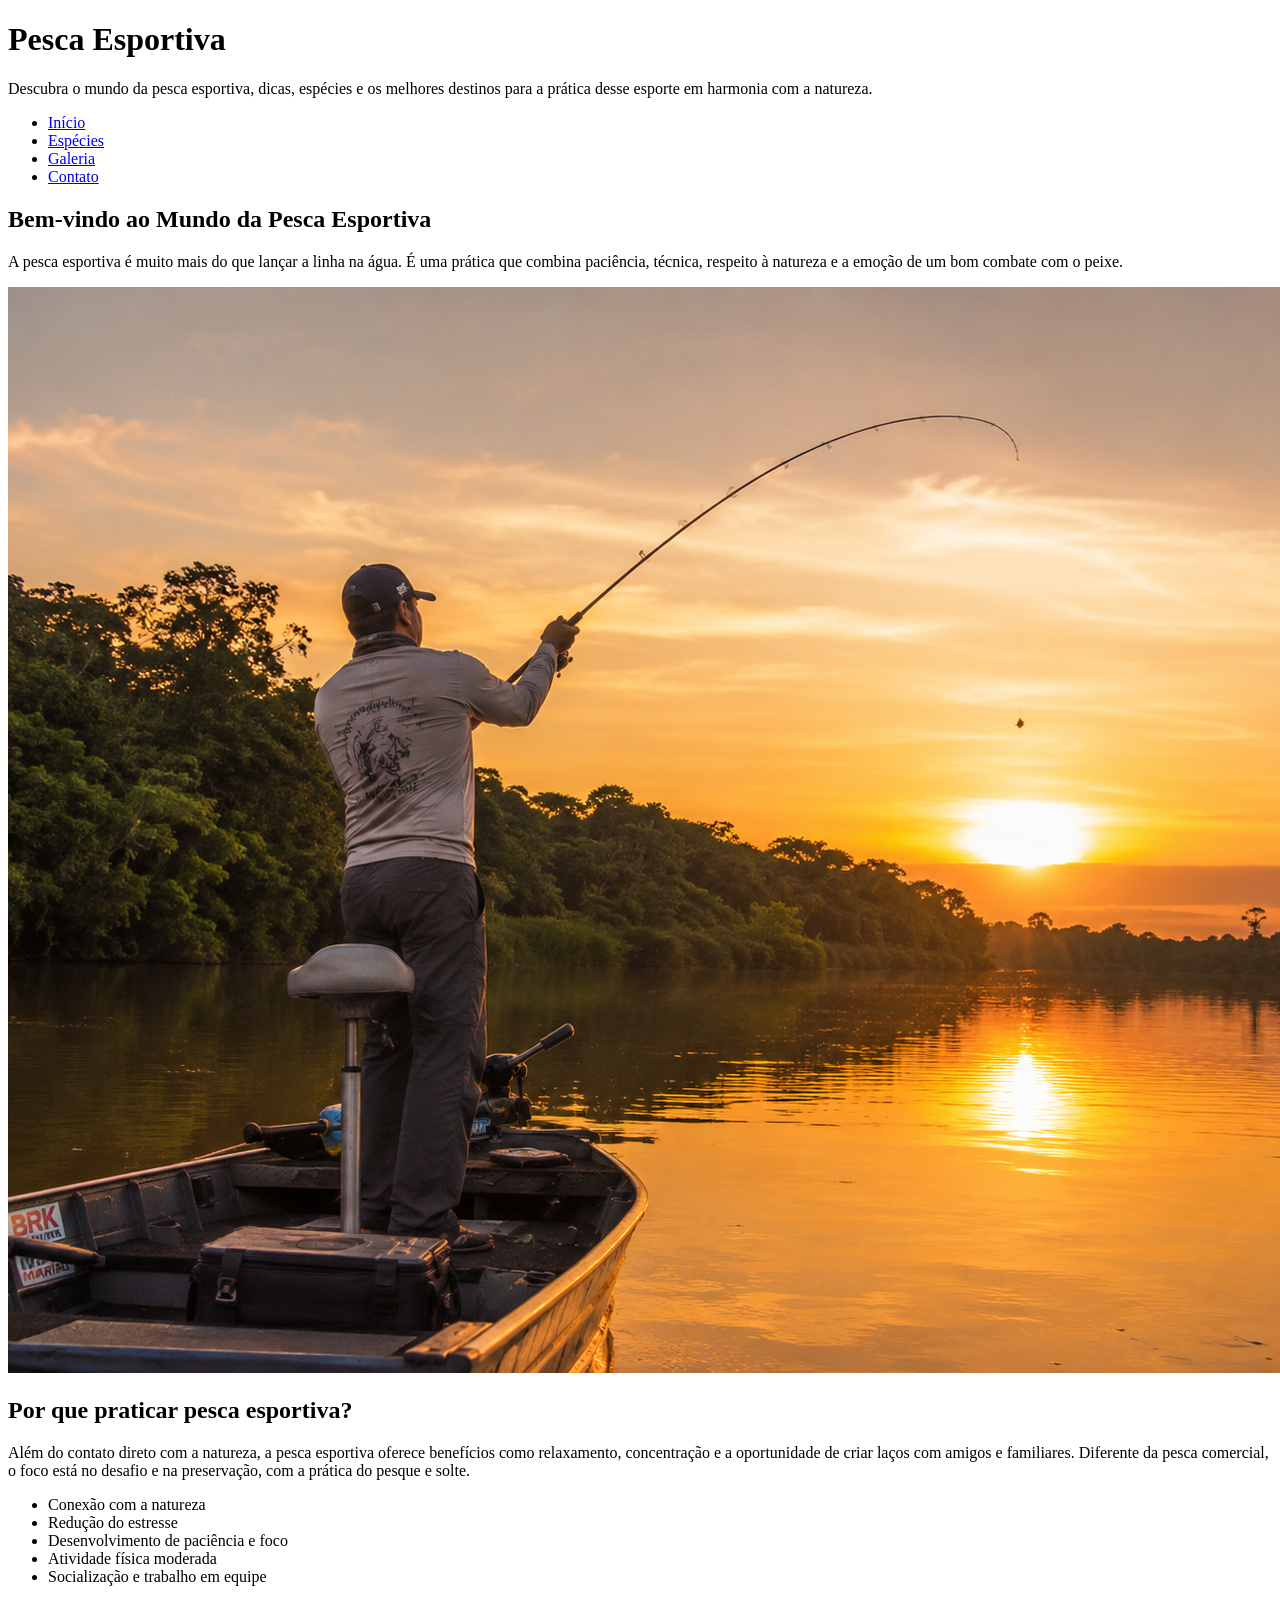
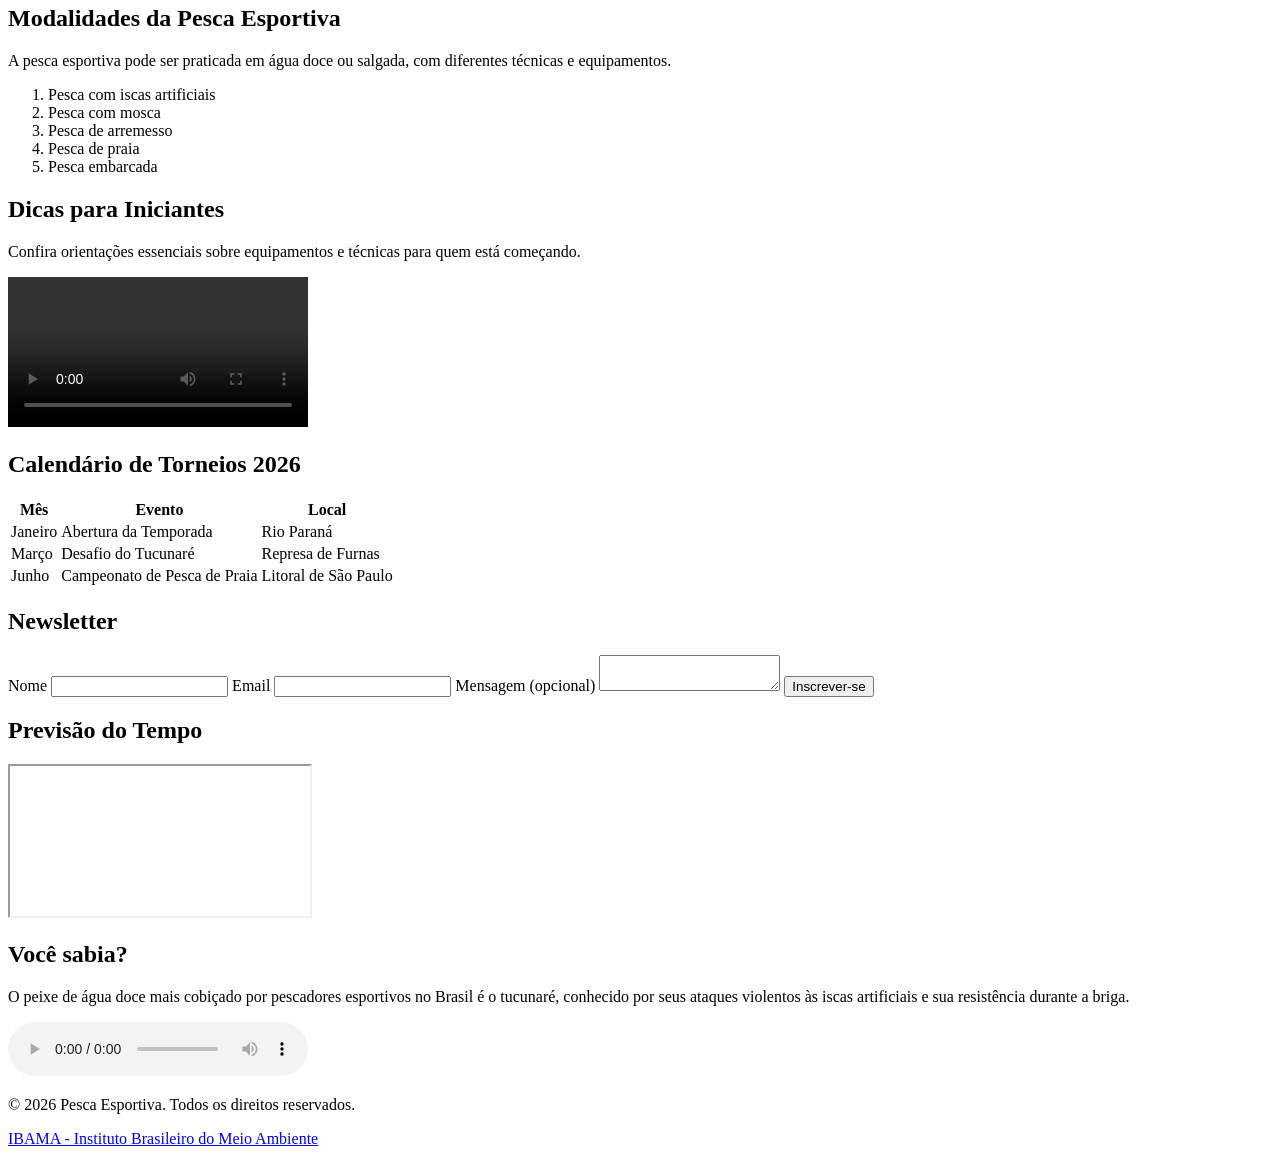
==== index.html @ 4767ece6 "Feat: Estrutura HTML concluida e configuracao do gitignore" ====
<!DOCTYPE html>
<html lang="pt-BR">
<head>
    <meta charset="UTF-8">
    <meta name="viewport" content="width=device-width, initial-scale=1.0">
    <title>Pesca Esportiva - Aventura e Natureza</title>
    <meta name="description" content="Descubra o mundo da pesca esportiva, dicas, espécies e os melhores destinos para a prática desse esporte em harmonia com a natureza.">
</head>
<body>
    <header>
        <h1>Pesca Esportiva</h1>
        <div>
            <span>Descubra o mundo da pesca esportiva, dicas, espécies e os melhores destinos para a prática desse esporte em harmonia com a natureza.</span>
        </div>
        <nav>
            <ul>
                <li><a href="index.html">Início</a></li>
                <li><a href="especies.html">Espécies</a></li>
                <li><a href="galeria.html">Galeria</a></li>
                <li><a href="contato.html">Contato</a></li>
            </ul>
        </nav>
    </header>

    <main>
        <section>
            <h2>Bem-vindo ao Mundo da Pesca Esportiva</h2>
            <p>A pesca esportiva é muito mais do que lançar a linha na água. É uma prática que combina paciência, técnica, respeito à natureza e a emoção de um bom combate com o peixe.</p>
            <img src="imagem1.png" alt="Pescador em ação durante o pôr do sol">
        </section>

        <section>
            <h2>Por que praticar pesca esportiva?</h2>
            <p>Além do contato direto com a natureza, a pesca esportiva oferece benefícios como relaxamento, concentração e a oportunidade de criar laços com amigos e familiares. Diferente da pesca comercial, o foco está no desafio e na preservação, com a prática do pesque e solte.</p>
            <ul>
                <li>Conexão com a natureza</li>
                <li>Redução do estresse</li>
                <li>Desenvolvimento de paciência e foco</li>
                <li>Atividade física moderada</li>
                <li>Socialização e trabalho em equipe</li>
            </ul>
        </section>

        <section>
            <h2>Modalidades da Pesca Esportiva</h2>
            <p>A pesca esportiva pode ser praticada em água doce ou salgada, com diferentes técnicas e equipamentos.</p>
            <ol>
                <li>Pesca com iscas artificiais</li>
                <li>Pesca com mosca</li>
                <li>Pesca de arremesso</li>
                <li>Pesca de praia</li>
                <li>Pesca embarcada</li>
            </ol>
        </section>

        <article>
            <h2>Dicas para Iniciantes</h2>
            <p>Confira orientações essenciais sobre equipamentos e técnicas para quem está começando.</p>
            <video controls>
                <source src="video1.mp4" type="video/mp4">
            </video>
        </article>

        <section>
            <h2>Calendário de Torneios 2026</h2>
            <table>
                <thead>
                    <tr>
                        <th>Mês</th>
                        <th>Evento</th>
                        <th>Local</th>
                    </tr>
                </thead>
                <tbody>
                    <tr>
                        <td>Janeiro</td>
                        <td>Abertura da Temporada</td>
                        <td>Rio Paraná</td>
                    </tr>
                    <tr>
                        <td>Março</td>
                        <td>Desafio do Tucunaré</td>
                        <td>Represa de Furnas</td>
                    </tr>
                    <tr>
                        <td>Junho</td>
                        <td>Campeonato de Pesca de Praia</td>
                        <td>Litoral de São Paulo</td>
                    </tr>
                </tbody>
            </table>
        </section>

        <section>
            <h2>Newsletter</h2>
            <form action="#" method="post">
                <label for="nome">Nome</label>
                <input type="text" id="nome" name="nome" required>

                <label for="email">Email</label>
                <input type="email" id="email" name="email" required>

                <label for="mensagem">Mensagem (opcional)</label>
                <textarea id="mensagem" name="mensagem"></textarea>

                <button type="submit">Inscrever-se</button>
            </form>
        </section>

        <section>
            <h2>Previsão do Tempo</h2>
            <iframe src="https://www.windy.com/embed2.html" title="Previsão do Tempo"></iframe>
        </section>

        <aside>
            <h2>Você sabia?</h2>
            <p>O peixe de água doce mais cobiçado por pescadores esportivos no Brasil é o tucunaré, conhecido por seus ataques violentos às iscas artificiais e sua resistência durante a briga.</p>
            <audio controls>
                <source src="audio.mp3" type="audio/mpeg">
            </audio>
        </aside>
    </main>

    <footer>
        <p>© 2026 Pesca Esportiva. Todos os direitos reservados.</p>
        <a href="https://www.ibama.gov.br">IBAMA - Instituto Brasileiro do Meio Ambiente</a>
    </footer>

    <script>
        // Geolocalização para sugerir pontos de pesca próximos
    </script>
</body>
</html>
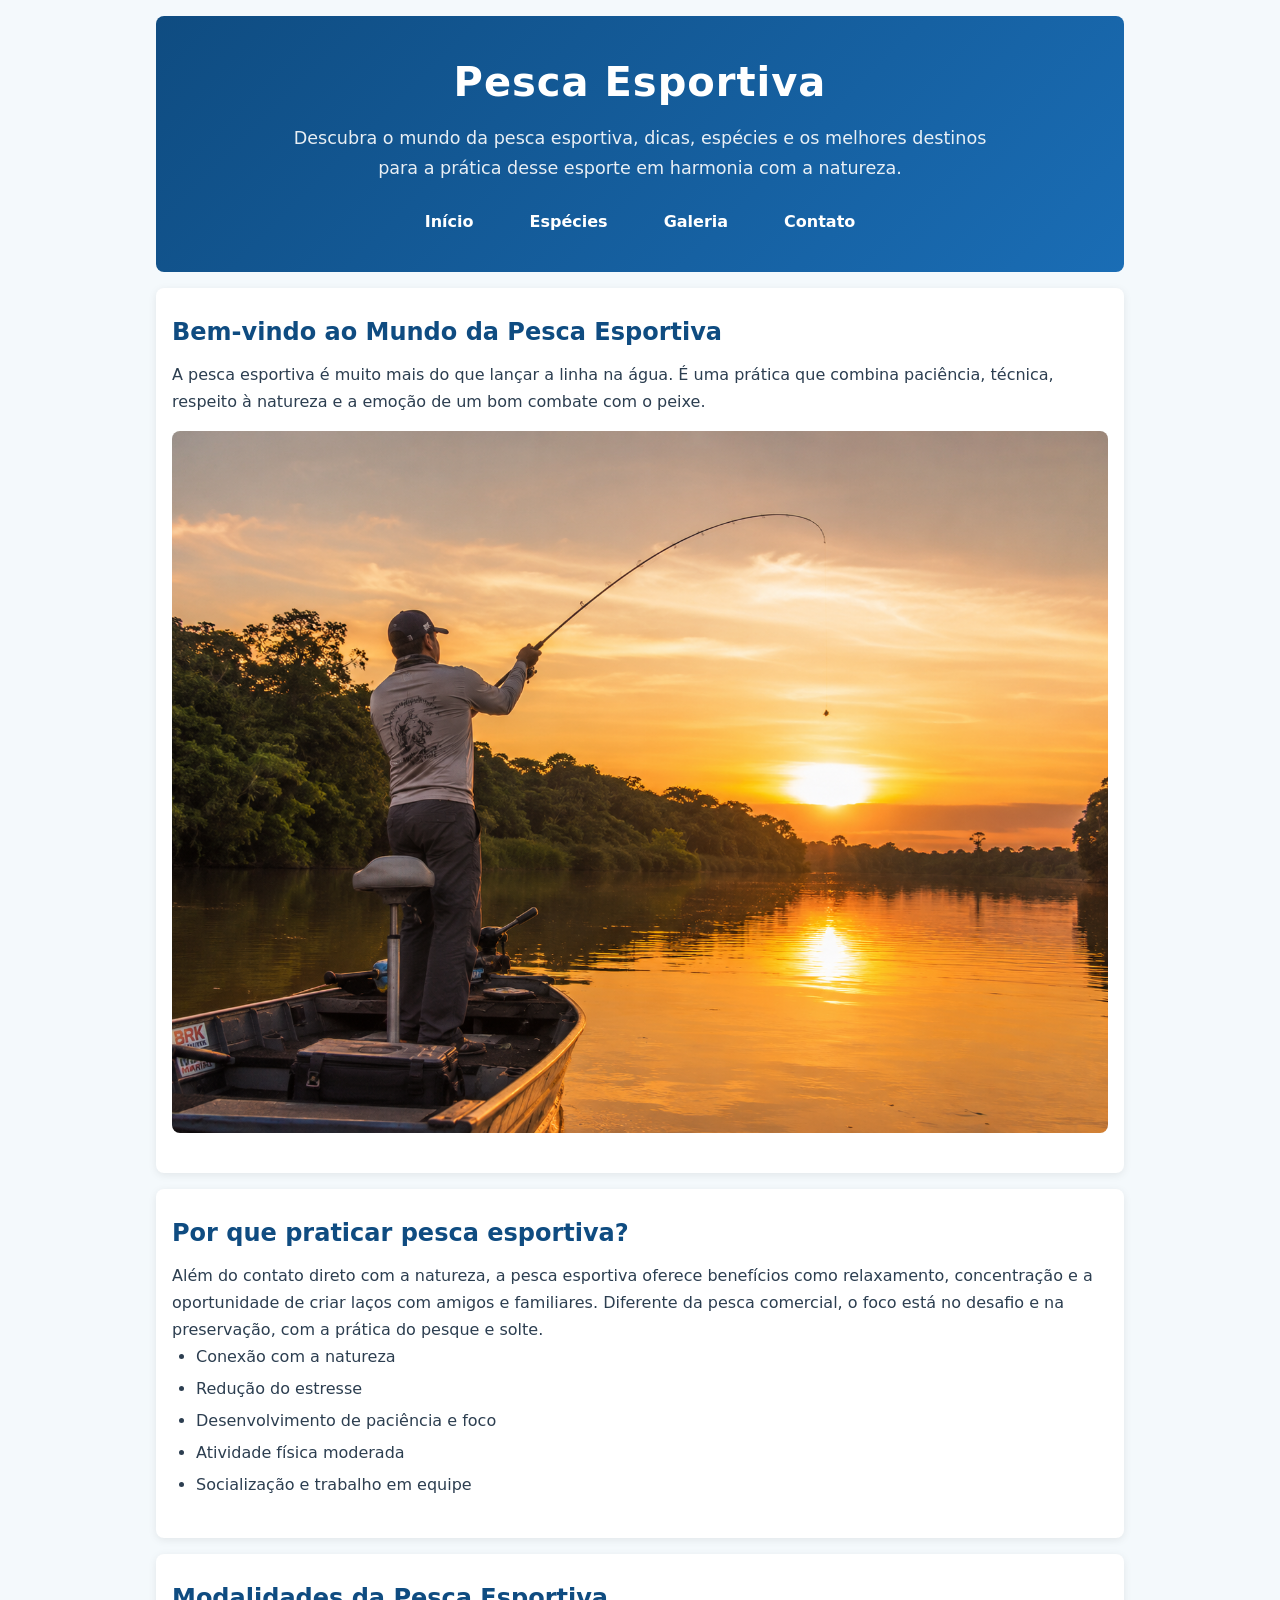
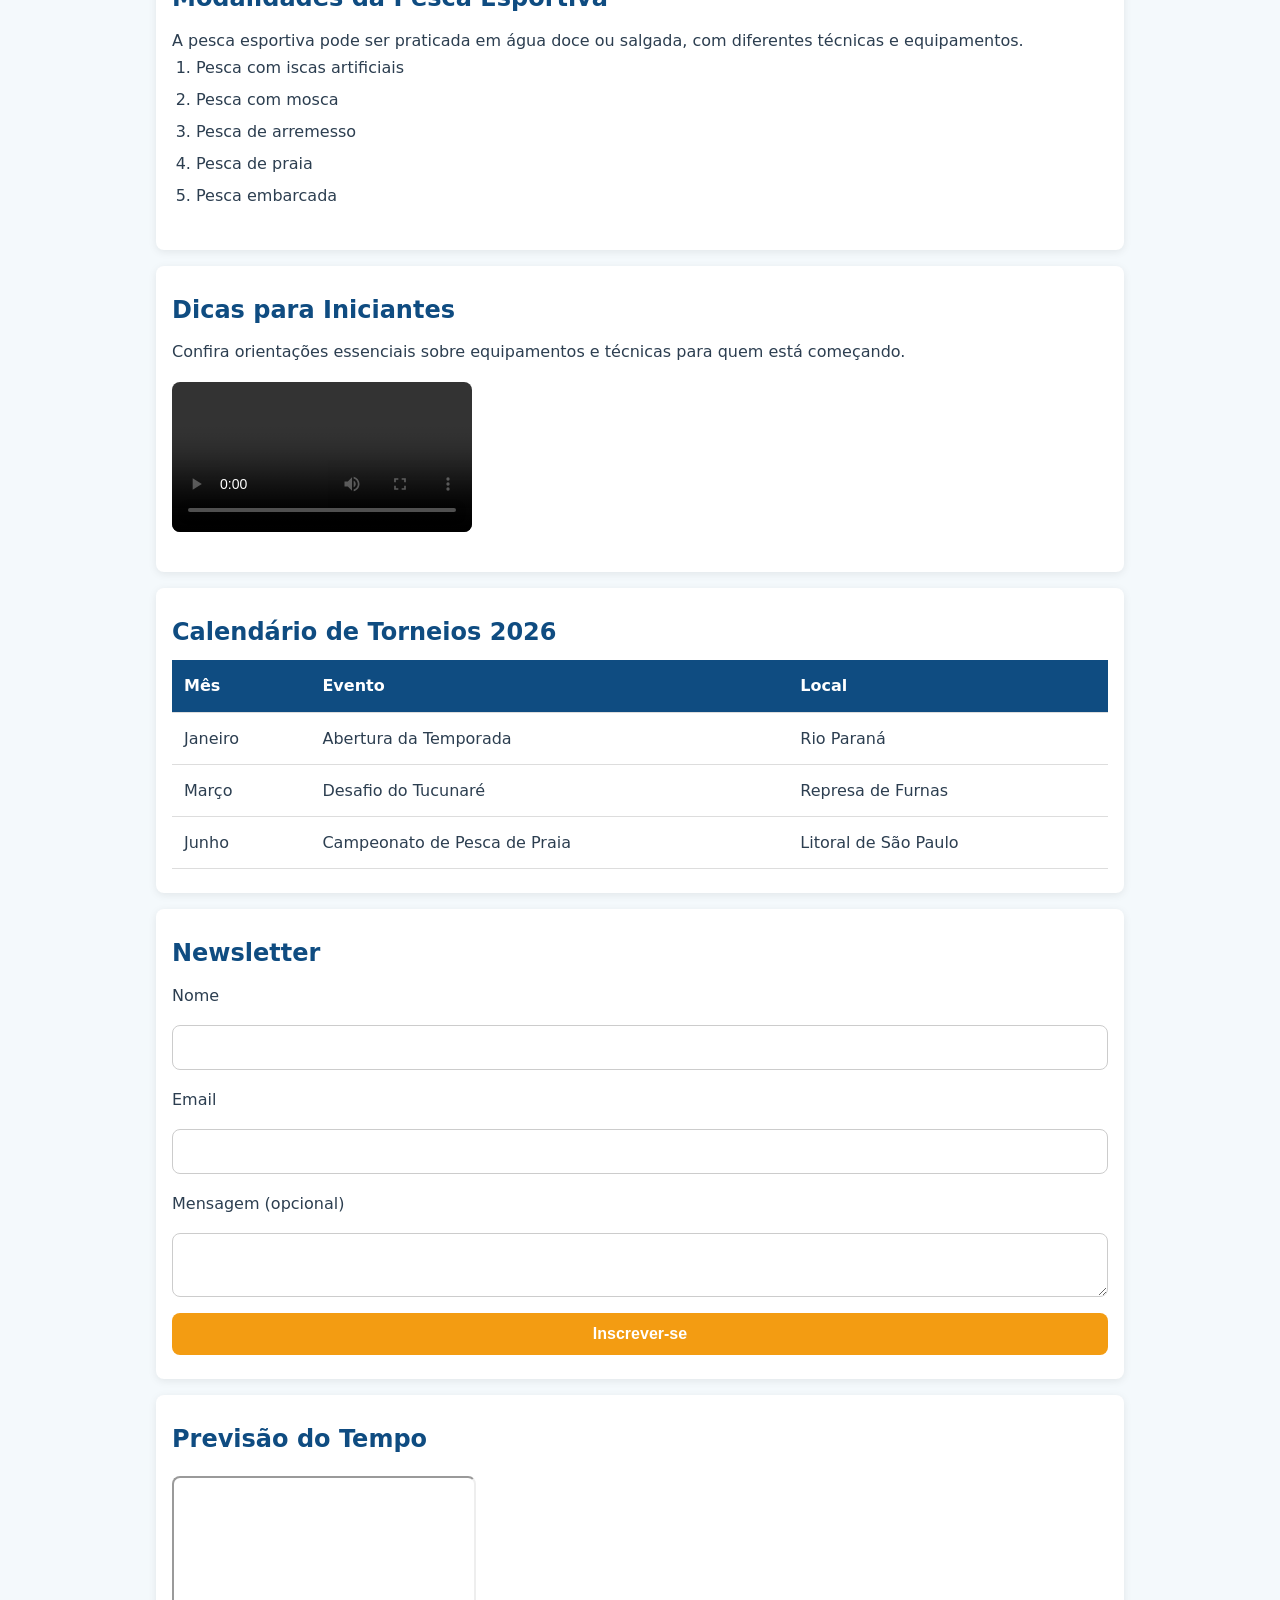
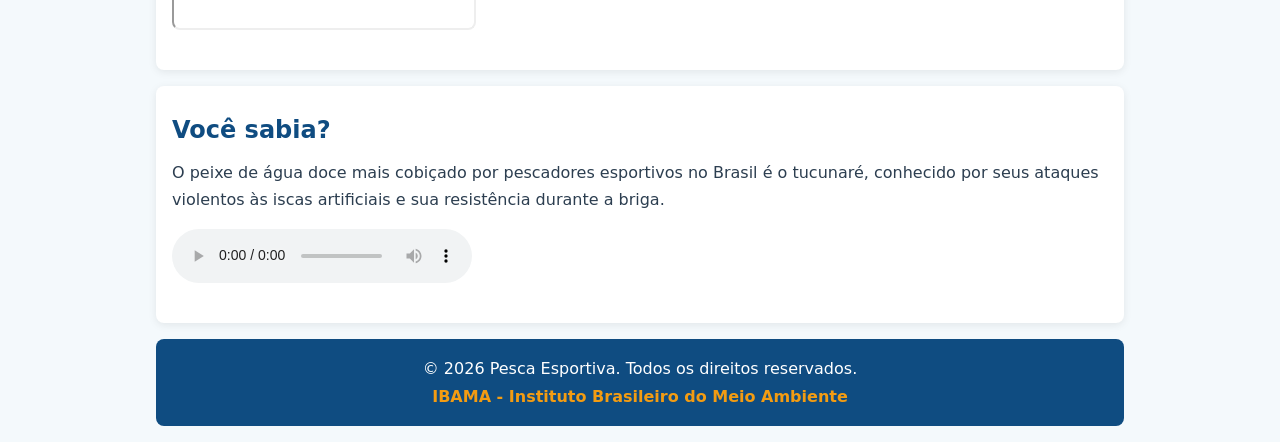
==== commit 3d02d88b: "Adiciona CSS profissional ao projeto" ====
--- a/index.html
+++ b/index.html
@@ -5,12 +5,13 @@
     <meta name="viewport" content="width=device-width, initial-scale=1.0">
     <title>Pesca Esportiva - Aventura e Natureza</title>
     <meta name="description" content="Descubra o mundo da pesca esportiva, dicas, espécies e os melhores destinos para a prática desse esporte em harmonia com a natureza.">
+    <link rel="stylesheet" href="css/style.css">
 </head>
 <body>
     <header>
         <h1>Pesca Esportiva</h1>
         <div>
-            <span>Descubra o mundo da pesca esportiva, dicas, espécies e os melhores destinos para a prática desse esporte em harmonia com a natureza.</span>
+            <p>Descubra o mundo da pesca esportiva, dicas, espécies e os melhores destinos para a prática desse esporte em harmonia com a natureza.</p>
         </div>
         <nav>
             <ul>
--- a/css/style.css
+++ b/css/style.css
@@ -0,0 +1,232 @@
+/* ============================================
+   1. RESET - Inconsistências entre navegadores
+   ============================================ */
+*, *::before, *::after {
+  margin: 0;
+  padding: 0;
+  box-sizing: border-box;
+}
+
+/* ============================================
+   2. VARIÁVEIS GLOBAIS
+   ============================================ */
+:root {
+  --cor-primaria: #0f4c81;      /* Azul profundo (água) */
+  --cor-secundaria: #2ecc71;    /* Verde (natureza) */
+  --cor-destaque: #f39c12;      /* Laranja (ação/energia) */
+  --cor-fundo: #f4f9fc;         /* Fundo claro e arejado */
+  --cor-texto: #2c3e50;         /* Texto escuro suave */
+  --cor-branca: #ffffff;
+  --fonte-principal: 'Segoe UI', system-ui, sans-serif;
+  --espacamento: 1rem;
+  --borda-raio: 8px;
+  --sombra: 0 2px 8px rgba(0,0,0,0.08);
+}
+
+/* ============================================
+   3. BASE - Estilos das tags HTML puras
+   ============================================ */
+body {
+  font-family: var(--fonte-principal);
+  background: var(--cor-fundo);
+  color: var(--cor-texto);
+  line-height: 1.7;
+  padding: var(--espacamento);
+  max-width: 1000px;
+  margin: 0 auto;
+}
+
+img, video, iframe, audio {
+  max-width: 100%;
+  display: block;
+  border-radius: var(--borda-raio);
+  margin: var(--espacamento) 0;
+}
+
+h1, h2, h3 {
+  color: var(--cor-primaria);
+  margin-bottom: 0.5rem;
+}
+
+a {
+  color: var(--cor-primaria);
+  text-decoration: none;
+}
+
+a:hover {
+  color: var(--cor-secundaria);
+  text-decoration: underline;
+}
+
+ul, ol {
+  margin-left: 1.5rem;
+  margin-bottom: var(--espacamento);
+}
+
+li {
+  margin-bottom: 0.3rem;
+}
+
+/* ============================================
+   4. UTILITÁRIAS
+   ============================================ */
+.flex { display: flex; }
+.grid { display: grid; }
+.gap { gap: var(--espacamento); }
+.text-center { text-align: center; }
+
+/* ============================================
+   5. COMPONENTES - Classes específicas (BEM)
+   ============================================ */
+
+/* --- HEADER --- */
+header {
+  background: linear-gradient(135deg, var(--cor-primaria), #1a6db5);
+  color: var(--cor-branca);
+  padding: 2rem var(--espacamento);
+  border-radius: var(--borda-raio);
+  margin-bottom: var(--espacamento);
+  text-align: center;
+}
+
+header h1 {
+  color: var(--cor-branca);
+  font-size: 2.5rem;
+  letter-spacing: 1px;
+}
+
+header p {
+  font-size: 1.1rem;
+  max-width: 700px;
+  margin: 0.5rem auto 1.5rem auto;
+  opacity: 0.9;
+}
+
+/* Navegação */
+nav ul {
+  list-style: none;
+  display: flex;
+  justify-content: center;
+  gap: 1.5rem;
+  margin: 0;
+  padding: 0;
+  flex-wrap: wrap;
+}
+
+nav a {
+  color: var(--cor-branca);
+  font-weight: 600;
+  padding: 0.5rem 1rem;
+  border-radius: 20px;
+  transition: background 0.3s;
+}
+
+nav a:hover {
+  background: rgba(255,255,255,0.2);
+  text-decoration: none;
+  color: var(--cor-branca);
+}
+
+/* --- MAIN --- */
+main {
+  display: flex;
+  flex-direction: column;
+  gap: var(--espacamento);
+}
+
+section, article, aside {
+  background: var(--cor-branca);
+  padding: 1.5rem var(--espacamento);
+  border-radius: var(--borda-raio);
+  box-shadow: var(--sombra);
+}
+
+/* Tabela */
+table {
+  width: 100%;
+  border-collapse: collapse;
+  margin-top: 0.5rem;
+}
+
+th, td {
+  padding: 0.75rem;
+  text-align: left;
+  border-bottom: 1px solid #ddd;
+}
+
+th {
+  background: var(--cor-primaria);
+  color: var(--cor-branca);
+}
+
+/* Formulário */
+form {
+  display: flex;
+  flex-direction: column;
+  gap: 1rem;
+}
+
+input, textarea {
+  padding: 0.75rem;
+  border: 1px solid #ccc;
+  border-radius: var(--borda-raio);
+  font-family: inherit;
+  font-size: 1rem;
+}
+
+button {
+  background: var(--cor-destaque);
+  color: var(--cor-branca);
+  border: none;
+  padding: 0.75rem;
+  border-radius: var(--borda-raio);
+  font-size: 1rem;
+  font-weight: 600;
+  cursor: pointer;
+  transition: background 0.3s;
+}
+
+button:hover {
+  background: #e67e22;
+}
+
+/* --- FOOTER --- */
+footer {
+  text-align: center;
+  margin-top: var(--espacamento);
+  padding: var(--espacamento);
+  background: var(--cor-primaria);
+  color: var(--cor-branca);
+  border-radius: var(--borda-raio);
+}
+
+footer a {
+  color: var(--cor-destaque);
+  font-weight: 600;
+}
+
+/* ============================================
+   6. RESPONSIVO - Para celulares
+   ============================================ */
+@media (max-width: 600px) {
+  body {
+    padding: 0.5rem;
+  }
+
+  header h1 {
+    font-size: 1.8rem;
+  }
+
+  nav ul {
+    flex-direction: column;
+    gap: 0.5rem;
+  }
+
+  section, article, aside {
+    padding: 1rem;
+  }
+
+  table {
+    font-size: 0.85rem;
+  }
+}
